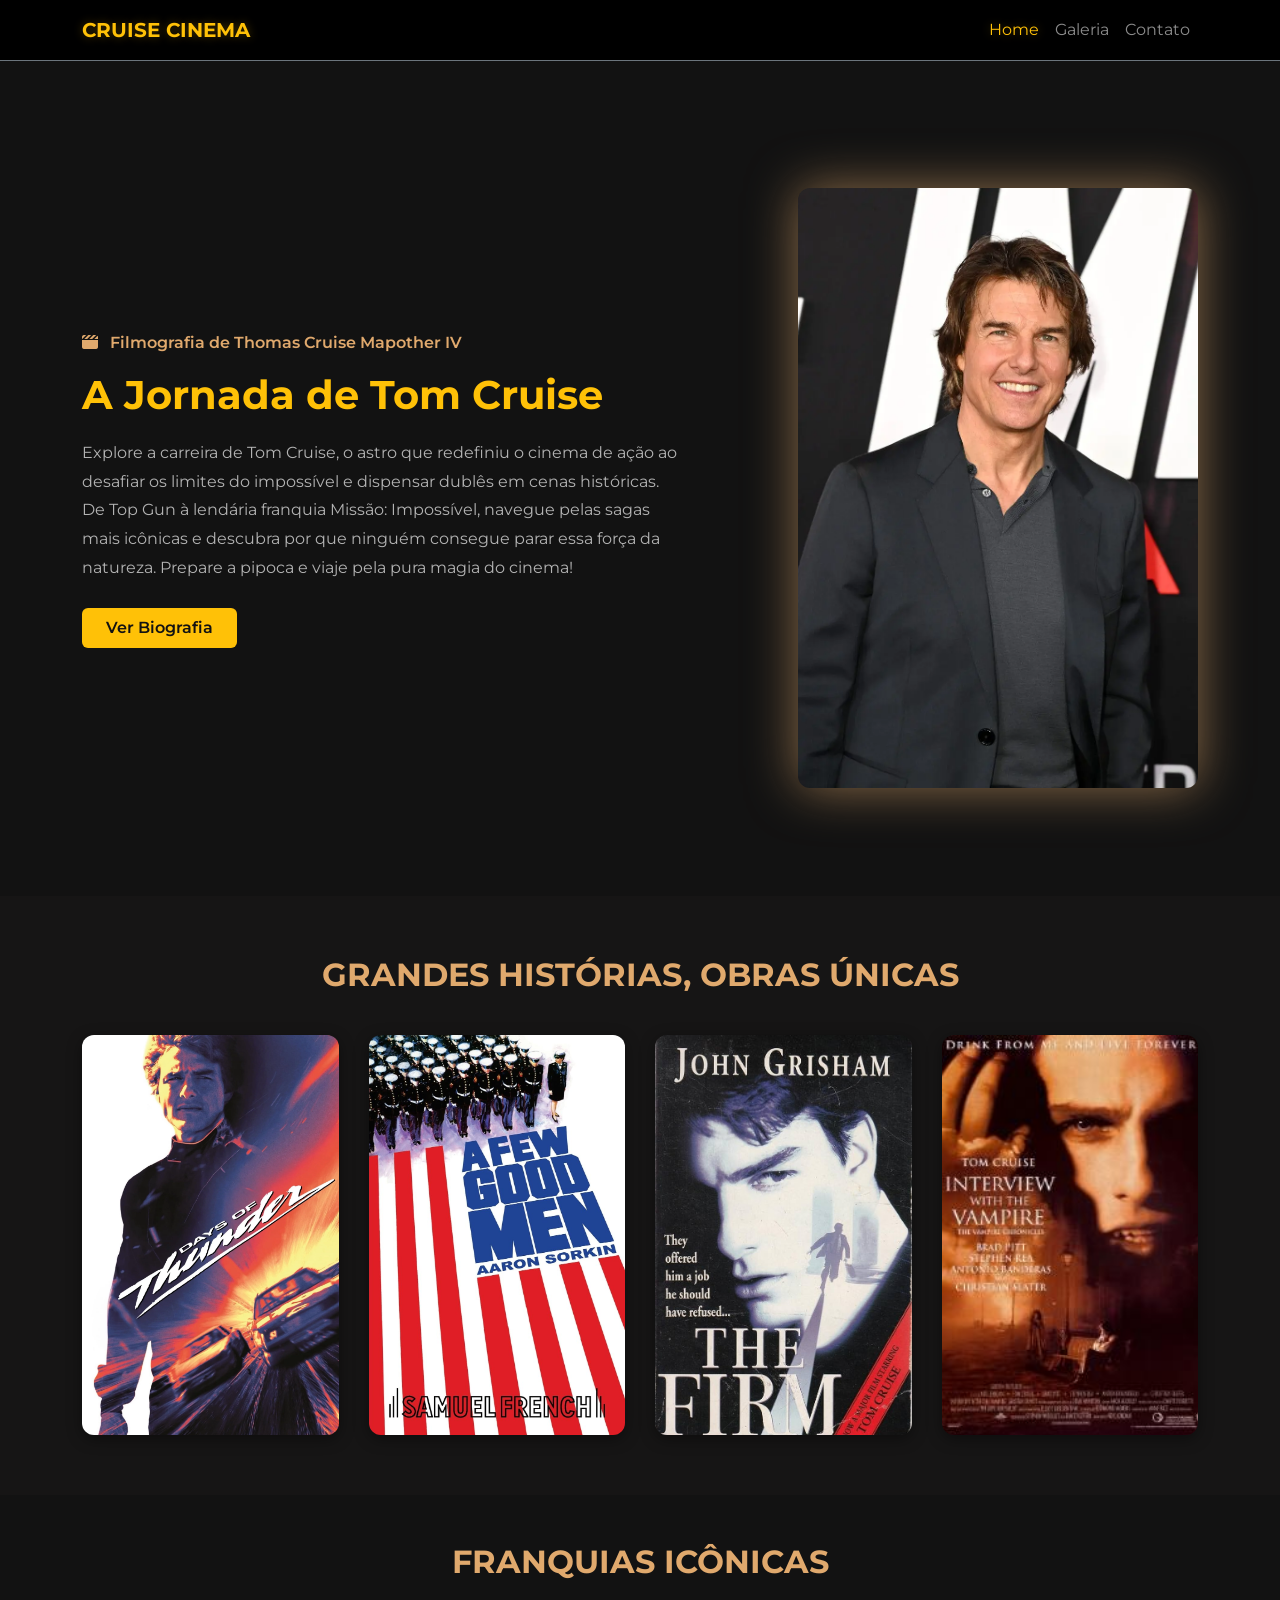
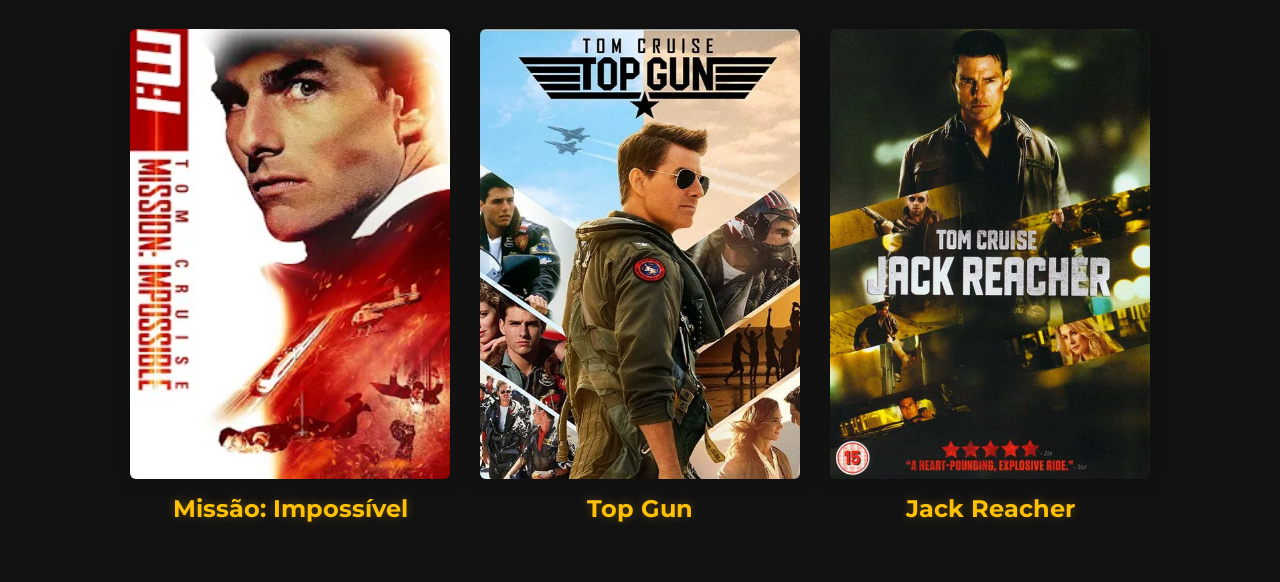
==== index.html @ 8105e222 "Refatorando o CSS para externo, páginas e CSS atualizado" ====
<!--
AF - Avaliação Final - Linguagens de Programação
Tema do Projeto: FILMES
Aluno 1: Andresa Cristina Najarro de Campos - RA: 251538
Aluno 2: Renan Machado de Almeida - RA: 250934
Professor: Abimael de Oliveira
Data de entrega: 07/06
-->
<!DOCTYPE html>
<html lang="pt-br">
<head>
    <meta charset="UTF-8">
    <meta name="viewport" content="width=device-width, initial-scale=1.0">
    <title>Cruise Cinema - Home</title>

    <link href="https://cdn.jsdelivr.net/npm/bootstrap@5.3.2/dist/css/bootstrap.min.css" rel="stylesheet">
    
    <link href="https://cdnjs.cloudflare.com/ajax/libs/font-awesome/6.4.2/css/all.min.css" rel="stylesheet">

    <link rel="preconnect" href="https://fonts.googleapis.com">
    <link rel="preconnect" href="https://fonts.gstatic.com" crossorigin>
    <link href="https://fonts.googleapis.com/css2?family=Montserrat:ital,wght@0,100..900;1,100..900&family=Playfair:ital,opsz,wght@0,5..1200,300..900;1,5..1200,300..900&display=swap" rel="stylesheet">

    <link rel="stylesheet" href="./css/style.css">
</head>
<body>

    <nav class="navbar navbar-expand-lg navbar-dark bg-black fixed-top border-bottom border-secondary">
        <div class="container">
            <a class="navbar-brand text-gold fw-bold" href="index.html">CRUISE CINEMA</a>

            <button class="navbar-toggler" type="button" data-bs-toggle="collapse" data-bs-target="#menuPrincipal" aria-controls="menuPrincipal" aria-expanded="false" aria-label="Toggle navigation">
                <span class="navbar-toggler-icon"></span>
            </button>

            <div class="collapse navbar-collapse" id="menuPrincipal">
                <ul class="navbar-nav ms-auto">
                    <li class="nav-item">
                        <a class="nav-link active text-gold" href="index.html">Home</a>
                    </li>
                    <li class="nav-item">
                        <a class="nav-link" href="galeria.html">Galeria</a>
                    </li>
                    <li class="nav-item">
                        <a class="nav-link" href="contato.html">Contato</a>
                    </li>
                </ul>
            </div>
        </div>
    </nav>

    <main>
        <section class="hero py-5 text-white">
            <div class="container">
                <div class="hero-conteudo"> 
                    <div class="hero-text-block animado">
                        <div class="hero-subtitle">
                            <i class="fa-solid fa-clapperboard"></i>
                            Filmografia de Thomas Cruise Mapother IV
                        </div>
                        
                        <h1 class="hero-title"><span>A Jornada de Tom Cruise</span></h1>
                        
                        <p class="hero-text">
                            Explore a carreira de Tom Cruise, o astro que redefiniu o cinema de ação ao desafiar os limites do impossível e dispensar dublês em cenas históricas. De Top Gun à lendária franquia Missão: Impossível, navegue pelas sagas mais icônicas e descubra por que ninguém consegue parar essa força da natureza. Prepare a pipoca e viaje pela pura magia do cinema!
                        </p>
                        
                        <div class="hero-buttons">
                            <a href="biografia.html" class="btn btn-gold px-4 py-2">Ver Biografia</a>
                        </div>
                    </div>

                    <img src="./img/banner-home.jpg.webp" alt="Tom Cruise Banner" class="hero-img animado">
                </div>
            </div>
        </section>

        <section class="Filmes" id="Filmes">
            <div class="container">
                <div class="section-header">
                    <h2 class="section-title">GRANDES HISTÓRIAS, OBRAS ÚNICAS</h2>
                </div>

                <div class="filmes-grid">
                    <div class="filmes-card">
                        <button class="filme-btn-trigger" type="button" data-bs-toggle="collapse" data-bs-target="#resumoFilme1" aria-expanded="false" aria-controls="resumoFilme1">
                            <img src="./img/galeria-01.webp" alt="Days of Thunder" class="filmes-capa">
                        </button>
                        <div class="collapse" id="resumoFilme1">
                            <div class="filmes-resumo-box">
                                <h5 class="filmes-resumo-titulo">Days of Thunder (1990)</h5>
                                <p class="filmes-resumo-texto">Um jovem e talentoso piloto de testes entra para o circuito da NASCAR, enfrentando rivalidades intensas, um grave acidente e seus próprios medos para alcançar a vitória nas pistas.</p>
                            </div>
                        </div>
                    </div>

                    <div class="filmes-card">
                        <button class="filme-btn-trigger" type="button" data-bs-toggle="collapse" data-bs-target="#resumoFilme2" aria-expanded="false" aria-controls="resumoFilme2">
                            <img src="./img/galeria-02.jpg" alt="A Few Good Men" class="filmes-capa">
                        </button>
                        <div class="collapse" id="resumoFilme2">
                            <div class="filmes-resumo-box">
                                <h5 class="filmes-resumo-titulo">A Few Good Men (1992)</h5>
                                <p class="filmes-resumo-texto">Um jovem advogado da Marinha assume a defesa de dois fuzileiros acusados de assassinato. Ao descobrir o "Código Vermelho", ele desafia um poderoso coronel num duelo histórico pela verdade.</p>
                            </div>
                        </div>
                    </div>

                    <div class="filmes-card">
                        <button class="filme-btn-trigger" type="button" data-bs-toggle="collapse" data-bs-target="#resumoFilme3" aria-expanded="false" aria-controls="resumoFilme3">
                            <img src="./img/galeria-03.jpg" alt="The Firm" class="filmes-capa">
                        </button>
                        <div class="collapse" id="resumoFilme3">
                            <div class="filmes-resumo-box">
                                <h5 class="filmes-resumo-titulo">The Firm (1993)</h5>
                                <p class="filmes-resumo-texto">Um brilhante advogado recém-formado aceita um emprego irrecusável em uma prestigiada firma de advocacia. Tudo muda quando ele descobre que o local esconde um esquema mortal da máfia.</p>
                            </div>
                        </div>
                    </div>

                    <div class="filmes-card">
                        <button class="filme-btn-trigger" type="button" data-bs-toggle="collapse" data-bs-target="#resumoFilme4" aria-expanded="false" aria-controls="resumoFilme4">
                            <img src="./img/galeria--04.jpg" alt="Interview with the Vampire" class="filmes-capa">
                        </button>
                        <div class="collapse" id="resumoFilme4">
                            <div class="filmes-resumo-box">
                                <h5 class="filmes-resumo-titulo">Interview with the Vampire (1994)</h5>
                                <p class="filmes-resumo-texto">O carismático e perigoso vampiro Lestat transforma um jovem proprietário de terras em uma criatura da noite. Através dos séculos, eles vivem uma jornada sombria de imortalidade.</p>
                            </div>
                        </div>
                    </div>
                </div> 
            </div>
        </section>

        <section class="Sagas" id="Sagas">
            <div class="container mt-5">
                <div class="text-center mb-5">
                    <h2 class="section-title">FRANQUIAS ICÔNICAS</h2>
                </div> 

                <div class="galeria-sagas"> 
                    <div class="saga-card">
                        <div class="card bg-transparent border-0 text-center">
                            <img src="./img/Galeria - 12.webp" alt="Missão Impossível" class="rounded shadow" data-bs-toggle="collapse" data-bs-target="#filmesSagaMI" style="cursor: pointer;" onclick="rolarParaSaga('filmesSagaMI')">
                            <h4 class="mt-3 fw-bold text-gold">Missão: Impossível</h4>
                        </div>
                    </div>

                    <div class="saga-card">
                        <div class="card bg-transparent border-0 text-center">
                            <img src="./img/top-gun.jpg" alt="Top Gun" class="rounded shadow" data-bs-toggle="collapse" data-bs-target="#filmesSagaTopGun" style="cursor: pointer;" onclick="rolarParaSaga('filmesSagaTopGun')">
                            <h4 class="mt-3 fw-bold text-gold">Top Gun</h4>
                        </div>
                    </div>

                    <div class="saga-card">
                        <div class="card bg-transparent border-0 text-center">
                            <img src="./img/Jack Reacher.webp" alt="Jack Reacher" class="rounded shadow" data-bs-toggle="collapse" data-bs-target="#filmesSagaJackReacher" style="cursor: pointer;" onclick="rolarParaSaga('filmesSagaJackReacher')">
                            <h4 class="mt-3 fw-bold text-gold">Jack Reacher</h4>
                        </div>
                    </div>
                </div>

                <div class="collapse" id="filmesSagaMI">
                    <h3 class="text-center mb-4 text-white-50">Franquia - Missão: Impossível</h3>
                    <div class="filmes-revelados">
                        <div class="mini-filme-card"><img src="./img/Galeria - MI 1.jpg" alt="MI 1" class="shadow"><p>Mission: Impossible (1996)</p></div>
                        <div class="mini-filme-card"><img src="./img/Galeria - MI 2.jpg" alt="MI 2" class="shadow"><p>Mission: Impossible 2 (2000)</p></div>
                        <div class="mini-filme-card"><img src="./img/Galeria- MI 3.jpg" alt="MI 3" class="shadow"><p>Mission: Impossible 3 (2006)</p></div>
                        <div class="mini-filme-card"><img src="./img/Galeria - MI 4.jpg" alt="MI 4" class="shadow"><p>M:I Ghost Protocol (2011)</p></div>
                    </div>
                </div>

                <div class="collapse" id="filmesSagaTopGun">
                    <h3 class="text-center mb-4 text-white-50">Franquia - Top Gun</h3>
                    <div class="filmes-revelados">
                        <div class="mini-filme-card"><img src="./img/Galeria - Top Gun 1.webp" alt="Top Gun" class="
---- css/style.css ----
/*
AF - Avaliação Final - Linguagens de Programação
Tema do Projeto: FILMES (Tom Cruise)
Aluno 1: Andresa Cristina Najarro de Campos - RA: 251538
Aluno 2: Nome completo - RA: XXXXX
Professor: Abimael de Oliveira
Data de entrega: 07/06
*/

/* =========================================
   1. VARIÁVEIS GLOBAIS
   ========================================= */
:root {
    --bg-dark: #121212;
    --bg-card: #1e1e1e;
    --bg-section: #161515;
    --text-light: #ffffff;
    --text-muted: #b3b3b3;
    --gold-accent: #e0a96d;
    --gold-bright: #ffc107;
    --gold-hover: #ffcd39;
    --border-color: #2d2d2d;
}

/* =========================================
   2. RESET E CONFIGURAÇÕES BASE
   ========================================= */
* {
    margin: 0;
    padding: 0;
    box-sizing: border-box;
}

body {
    font-family: 'Montserrat', 'Segoe UI', Tahoma, sans-serif;
    background-color: var(--bg-dark);
    color: var(--text-light);
    line-height: 1.7;
    padding-top: 80px; /* Evita que o menu fixo do Bootstrap cubra o conteúdo */
    overflow-x: hidden;
    transition: background-color 0.3s ease, color 0.3s ease;
}

img {
    max-width: 100%;
    display: block;
}

/* =========================================
   3. TIPOGRAFIA E UTILITÁRIOS
   ========================================= */
.text-gold {
    color: var(--gold-bright) !important;
    text-shadow: 0px 0px 10px rgba(255, 193, 7, 0.3);
}

.titulo-gradiente {
    background: var(--gold-accent);
    -webkit-background-clip: text;
    -webkit-text-fill-color: transparent;
    font-weight: bold;
}

.text-muted {
    color: var(--text-muted) !important;
}

/* =========================================
   4. HOME - HERO SECTION E BANNER
   ========================================= */
.hero-conteudo {
    display: flex;
    align-items: center;
    justify-content: space-between;
    gap: 40px;
    padding: 60px 0;
}

.hero-text-block {
    flex: 1;
    max-width: 600px;
}

.hero-subtitle {
    color: var(--gold-accent);
    display: flex;
    align-items: center;
    gap: 12px;
    margin-bottom: 15px;
    font-weight: 600;
}

.hero-title {
    font-size: 2.5rem;
    color: var(--gold-bright);
    font-weight: bold;
    margin-bottom: 20px;
}

.hero-text {
    color: var(--text-muted);
    line-height: 1.8;
    margin-bottom: 25px;
}

.hero-img {
    max-width: 400px;
    width: 100%;
    height: auto;
    border-radius: 12px;
    filter: drop-shadow(0px 0px 25px rgba(224, 169, 109, 0.6)); 
    transition: filter 0.3s ease;
}

.hero-img:hover {
    filter: drop-shadow(0px 0px 35px rgba(224, 169, 109, 0.9));
}

/* =========================================
   5. GALERIA DE FILMES (GRID E CARDS)
   ========================================= */
.Filmes {
    background-color: var(--bg-section);
    padding: 60px 0;
}

.section-title {
    color: var(--gold-accent);
    font-weight: bold;
    text-align: center;
    margin-bottom: 40px;
}

.filmes-grid {
    display: flex !important; 
    flex-wrap: wrap;
    gap: 30px;
    justify-content: center;
    margin-top: 40px;
}

.filmes-card {
    flex: 1;
    min-width: 250px;
    max-width: 320px;
    display: flex;
    flex-direction: column;
}

.filme-btn-trigger {
    background: none;
    border: none;
    padding: 0;
    cursor: pointer;
    width: 100%;
}

.filmes-capa {
    width: 100%;
    height: 400px;
    object-fit: cover;
    border-radius: 12px;
    box-shadow: 0 4px 15px rgba(0, 0, 0, 0.4);
    transition: transform 0.3s ease, filter 0.3s ease;
}

.filmes-capa:hover {
    transform: scale(1.03);
    filter: brightness(1.1);
}

.filmes-resumo-box {
    background-color: var(--bg-card);
    border-radius: 8px;
    padding: 15px;
    margin-top: 15px;
    text-align: left;
    border: 1px solid var(--border-color);
}

.filmes-resumo-titulo {
    color: var(--gold-accent);
    font-weight: bold;
    font-size: 1.1rem;
    margin-bottom: 8px;
}

.filmes-resumo-texto {
    color: var(--text-muted);
    font-size: 0.9rem;
    line-height: 1.5;
}

/* =========================================
   6. GALERIA DE SAGAS (FRANQUIAS)
   ========================================= */
.galeria-sagas {
    display: flex !important;
    flex-direction: row !important;
    flex-wrap: wrap !important;
    justify-content: center !important;
    gap: 30px !important;
    width: 100% !important;
    max-width: 1400px;
    margin: 0 auto 50px auto !important;
}

.saga-card {
    width: 320px !important; 
    flex: 0 0 auto !important;
}

.saga-card img {
    width: 100% !important;
    height: 450px !important;
    object-fit: cover !important;
    transition: transform 0.2s ease;
    border-radius: 8px;
}

.saga-card img:hover {
    transform: scale(1.03);
    filter: brightness(1.1);
}

.filmes-revelados {
    display: flex !important;
    flex-direction: row !important;
    flex-wrap: wrap !important;
    justify-content: center !important;
    gap: 20px !important;
    width: 100% !important;
    background-color: #1c1b1b;
    padding: 30px 20px;
    border-radius: 12px;
    margin-top: 20px;
    margin-bottom: 60px;
    border: 1px solid var(--border-color);
}

.mini-filme-card {
    width: 200px !important; 
    flex: 0 0 auto !important;
    text-align: center;
}

.mini-filme-card img {
    width: 100% !important;
    height: 280px !important;
    object-fit: cover !important;
    border-radius: 6px;
}

.mini-filme-card p {
    margin-top: 8px;
    font-size: 0.9rem;
    color: var(--gold-accent);
    font-weight: bold;
}

/* =========================================
   7. PÁGINA DE CONTATO (FORMULÁRIO E MAPA)
   ========================================= */
.card-dark {
    background-color: var(--bg-card);
    border: 1px solid var(--border-color);
    border-radius: 12px;
    box-shadow: 0 8px 24px rgba(0,0,0,0.5);
}

.form-control, .form-select {
    background-color: #2a2a2a;
    border: 1px solid #444;
    color: #fff;
}

.form-control:focus, .form-select:focus {
    background-color: #333;
    border-color: var(--gold-bright);
    color: #fff;
    box-shadow: 0 0 0 0.25rem rgba(255, 193, 7, 0.25);
}

.form-control::placeholder {
    color: #777;
}

.form-label {
    color: var(--text-light); 
    font-weight: 500;
}

.btn-gold {
    background-color: var(--gold-bright);
    color: #121212;
    font-weight: 600;
    border: none;
    transition: all 0.3s ease;
}

.btn-gold:hover {
    background-color: var(--gold-hover);
    color: #121212;
    box-shadow: 0 0 15px rgba(255, 193, 7, 0.4);
}

.map-container {
    border: 1px solid var(--border-color);
    border-radius: 12px;
    overflow: hidden;
    box-shadow: 0 8px 24px rgba(0,0,0,0.5);
}

.social-icons a {
    font-size: 1.6rem;
    color: var(--text-light); 
    transition: transform 0.3s, color 0.3s;
    display: inline-block;
}

.social-icons a:hover {
    color: var(--gold-bright);
    transform: translateY(-3px);
}

.modal-content-dark {
    background-color: var(--bg-card);
    border: 2px solid var(--gold-bright);
    color: #fff;
    border-radius: 15px;
}

/* =========================================
   8. COMPONENTES JAVASCRIPT & RODAPÉ
   ========================================= */
.rodape {
    background-color: #000000;
    color: #e1e1e6;
    padding: 40px 15px;
    border-top: 2px solid var(--border-color);
}

.btn-topo {
    position: fixed;
    right: 25px;
    bottom: 25px;
    display: none; /* Controlado via JS */
    z-index: 999;
    width: 45px;
    height: 45px;
    border-radius: 50%;
    border: none;
    background: var(--gold-accent);
    color: rgb(255, 253, 253);
    font-size: 20px;
    font-weight: bold;
    cursor: pointer;
    box-shadow: 0 4px 10px rgba(0,0,0,0.3);
    transition: transform 0.2s ease, background 0.2s ease;
}

.btn-topo:hover {
    background: var(--gold-bright);
    transform: scale(1.1);
}

.btn-topo.mostrar {
    display: block;
}

/* =========================================
   9. ANIMAÇÕES
   ========================================= */
@keyframes aparecer {
    from { opacity: 0; transform: translateY(30px); }
    to { opacity: 1; transform: translateY(0); }
}

.animado {
    animation: aparecer 0.8s ease forwards;
}
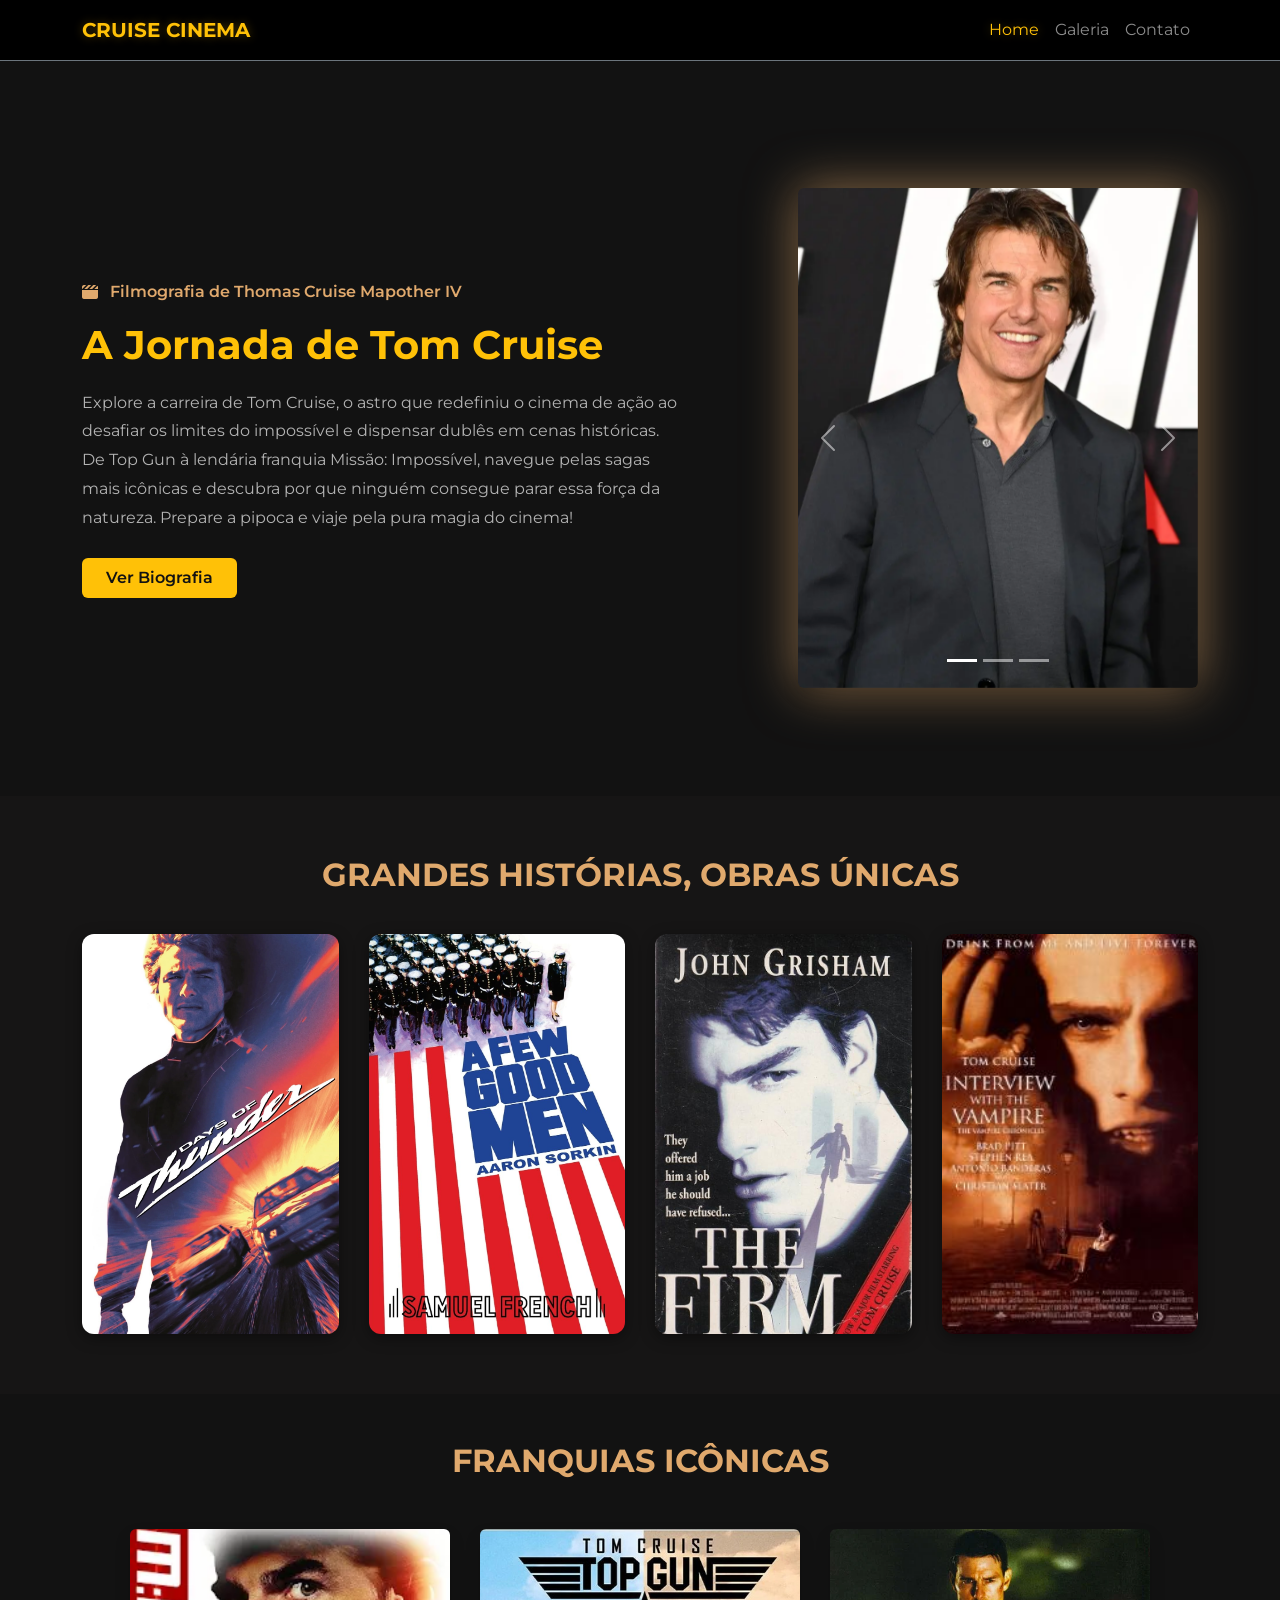
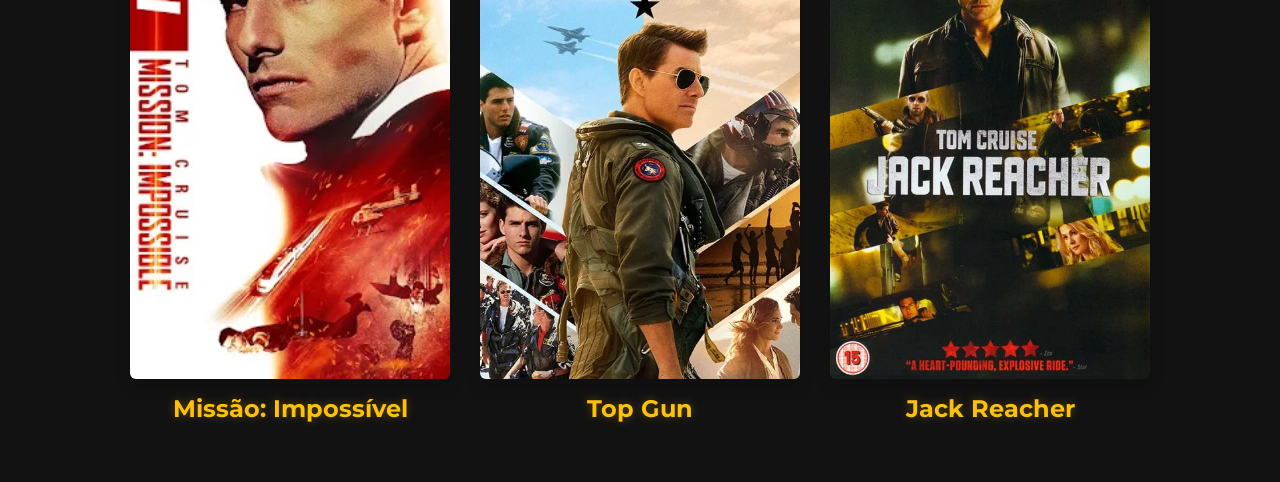
==== commit 2baba248: "adicionando o carousel na home" ====
--- a/index.html
+++ b/index.html
@@ -70,7 +70,34 @@
                         </div>
                     </div>
 
-                    <img src="./img/banner-home.jpg.webp" alt="Tom Cruise Banner" class="hero-img animado">
+<div id="carouselHero" class="carousel slide hero-img animado" data-bs-ride="carousel">
+    <div class="carousel-indicators">
+        <button type="button" data-bs-target="#carouselHero" data-bs-slide-to="0" class="active" aria-current="true" aria-label="Slide 1"></button>
+        <button type="button" data-bs-target="#carouselHero" data-bs-slide-to="1" aria-label="Slide 2"></button>
+        <button type="button" data-bs-target="#carouselHero" data-bs-slide-to="2" aria-label="Slide 3"></button>
+    </div>
+
+    <div class="carousel-inner rounded shadow">
+        <div class="carousel-item active" data-bs-interval="3000">
+            <img src="./img/banner-home.jpg.webp" class="d-block w-100" alt="Tom Cruise em Missão Impossível" style="height: 500px; object-fit: cover;">
+        </div>
+        <div class="carousel-item" data-bs-interval="3000">
+            <img src="./img/top-gun.jpg" class="d-block w-100" alt="Tom Cruise em Top Gun" style="height: 500px; object-fit: cover;">
+        </div>
+        <div class="carousel-item" data-bs-interval="3000">
+            <img src="./img/Jack Reacher.webp" class="d-block w-100" alt="Tom Cruise em Jack Reacher" style="height: 500px; object-fit: cover;">
+        </div>
+    </div>
+
+    <button class="carousel-control-prev" type="button" data-bs-target="#carouselHero" data-bs-slide="prev">
+        <span class="carousel-control-prev-icon" aria-hidden="true"></span>
+        <span class="visually-hidden">Anterior</span>
+    </button>
+    <button class="carousel-control-next" type="button" data-bs-target="#carouselHero" data-bs-slide="next">
+        <span class="carousel-control-next-icon" aria-hidden="true"></span>
+        <span class="visually-hidden">Próximo</span>
+    </button>
+</div>
                 </div>
             </div>
         </section>
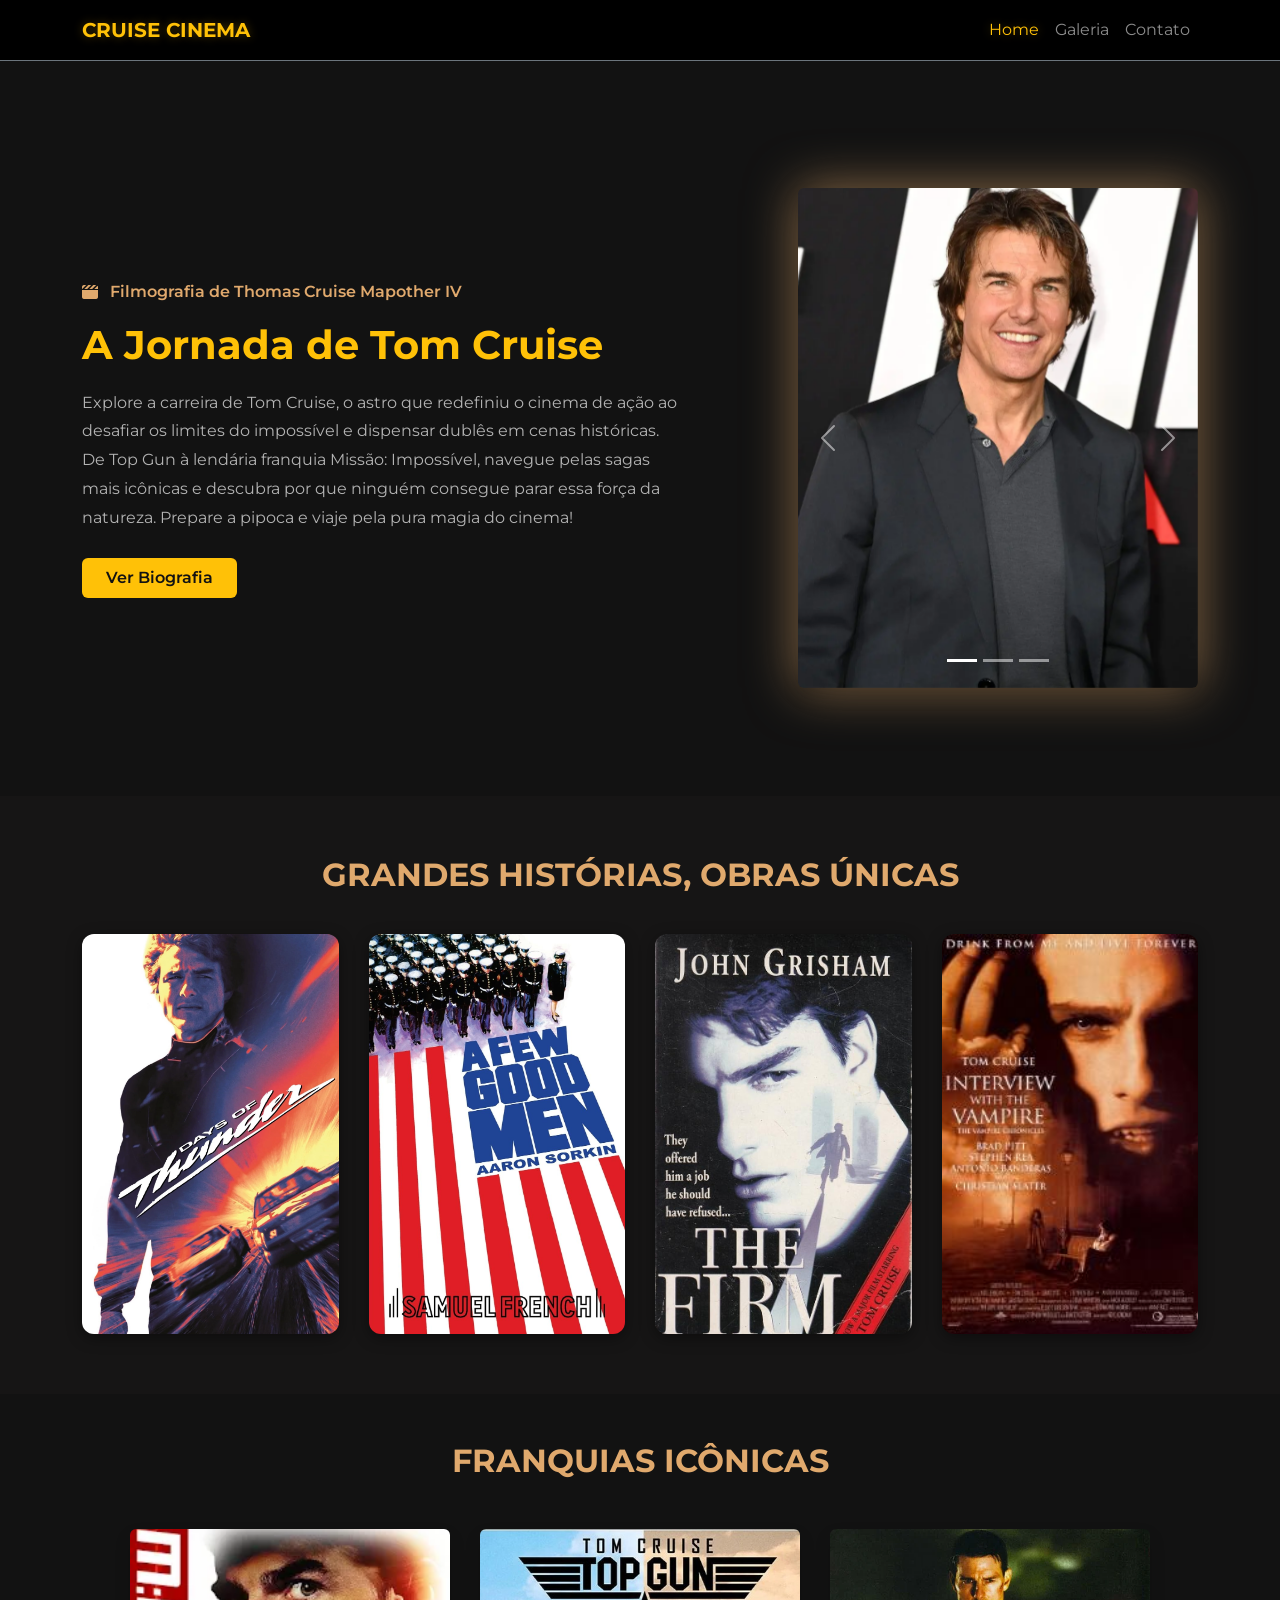
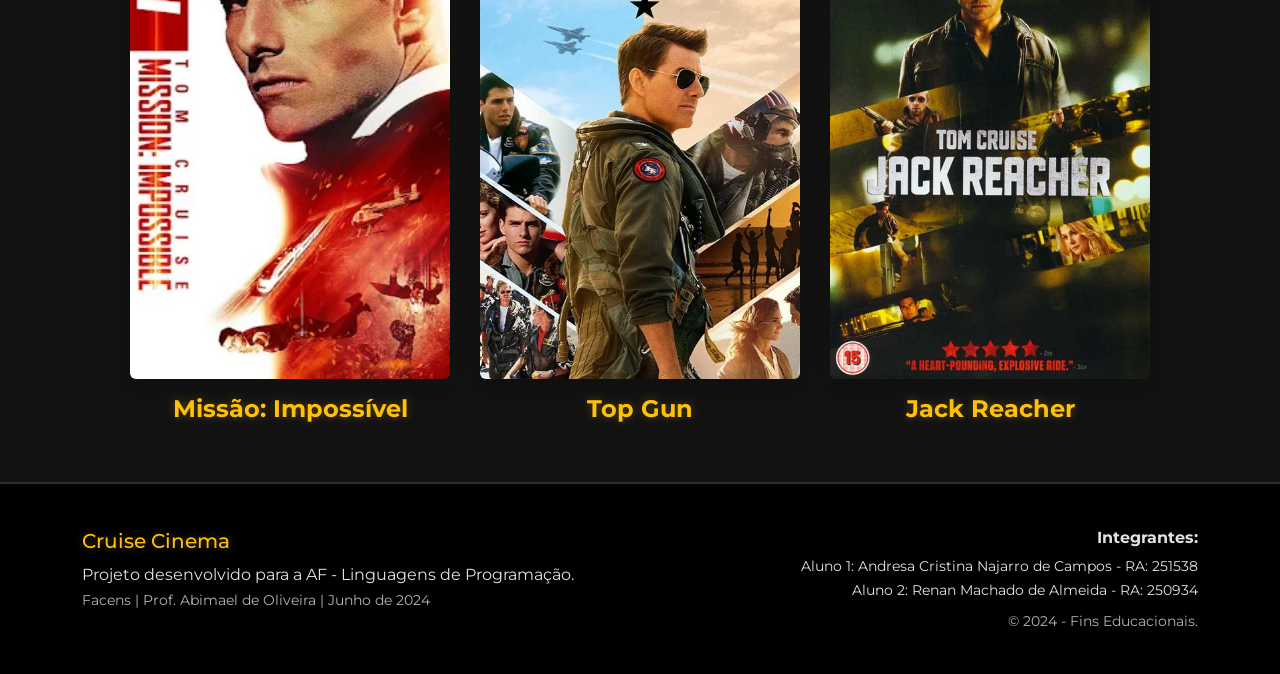
==== commit fb320d26: "corrigindo o carousel e o index.html" ====
--- a/index.html
+++ b/index.html
@@ -1,11 +1,3 @@
-<!--
-AF - Avaliação Final - Linguagens de Programação
-Tema do Projeto: FILMES
-Aluno 1: Andresa Cristina Najarro de Campos - RA: 251538
-Aluno 2: Renan Machado de Almeida - RA: 250934
-Professor: Abimael de Oliveira
-Data de entrega: 07/06
--->
 <!DOCTYPE html>
 <html lang="pt-br">
 <head>
@@ -14,13 +6,10 @@
     <title>Cruise Cinema - Home</title>
 
     <link href="https://cdn.jsdelivr.net/npm/bootstrap@5.3.2/dist/css/bootstrap.min.css" rel="stylesheet">
-    
     <link href="https://cdnjs.cloudflare.com/ajax/libs/font-awesome/6.4.2/css/all.min.css" rel="stylesheet">
-
     <link rel="preconnect" href="https://fonts.googleapis.com">
     <link rel="preconnect" href="https://fonts.gstatic.com" crossorigin>
     <link href="https://fonts.googleapis.com/css2?family=Montserrat:ital,wght@0,100..900;1,100..900&family=Playfair:ital,opsz,wght@0,5..1200,300..900;1,5..1200,300..900&display=swap" rel="stylesheet">
-
     <link rel="stylesheet" href="./css/style.css">
 </head>
 <body>
@@ -28,11 +17,9 @@
     <nav class="navbar navbar-expand-lg navbar-dark bg-black fixed-top border-bottom border-secondary">
         <div class="container">
             <a class="navbar-brand text-gold fw-bold" href="index.html">CRUISE CINEMA</a>
-
             <button class="navbar-toggler" type="button" data-bs-toggle="collapse" data-bs-target="#menuPrincipal" aria-controls="menuPrincipal" aria-expanded="false" aria-label="Toggle navigation">
                 <span class="navbar-toggler-icon"></span>
             </button>
-
             <div class="collapse navbar-collapse" id="menuPrincipal">
                 <ul class="navbar-nav ms-auto">
                     <li class="nav-item">
@@ -58,46 +45,41 @@
                             <i class="fa-solid fa-clapperboard"></i>
                             Filmografia de Thomas Cruise Mapother IV
                         </div>
-                        
                         <h1 class="hero-title"><span>A Jornada de Tom Cruise</span></h1>
-                        
                         <p class="hero-text">
                             Explore a carreira de Tom Cruise, o astro que redefiniu o cinema de ação ao desafiar os limites do impossível e dispensar dublês em cenas históricas. De Top Gun à lendária franquia Missão: Impossível, navegue pelas sagas mais icônicas e descubra por que ninguém consegue parar essa força da natureza. Prepare a pipoca e viaje pela pura magia do cinema!
                         </p>
-                        
                         <div class="hero-buttons">
                             <a href="biografia.html" class="btn btn-gold px-4 py-2">Ver Biografia</a>
                         </div>
                     </div>
 
-<div id="carouselHero" class="carousel slide hero-img animado" data-bs-ride="carousel">
-    <div class="carousel-indicators">
-        <button type="button" data-bs-target="#carouselHero" data-bs-slide-to="0" class="active" aria-current="true" aria-label="Slide 1"></button>
-        <button type="button" data-bs-target="#carouselHero" data-bs-slide-to="1" aria-label="Slide 2"></button>
-        <button type="button" data-bs-target="#carouselHero" data-bs-slide-to="2" aria-label="Slide 3"></button>
-    </div>
-
-    <div class="carousel-inner rounded shadow">
-        <div class="carousel-item active" data-bs-interval="3000">
-            <img src="./img/banner-home.jpg.webp" class="d-block w-100" alt="Tom Cruise em Missão Impossível" style="height: 500px; object-fit: cover;">
-        </div>
-        <div class="carousel-item" data-bs-interval="3000">
-            <img src="./img/top-gun.jpg" class="d-block w-100" alt="Tom Cruise em Top Gun" style="height: 500px; object-fit: cover;">
-        </div>
-        <div class="carousel-item" data-bs-interval="3000">
-            <img src="./img/Jack Reacher.webp" class="d-block w-100" alt="Tom Cruise em Jack Reacher" style="height: 500px; object-fit: cover;">
-        </div>
-    </div>
-
-    <button class="carousel-control-prev" type="button" data-bs-target="#carouselHero" data-bs-slide="prev">
-        <span class="carousel-control-prev-icon" aria-hidden="true"></span>
-        <span class="visually-hidden">Anterior</span>
-    </button>
-    <button class="carousel-control-next" type="button" data-bs-target="#carouselHero" data-bs-slide="next">
-        <span class="carousel-control-next-icon" aria-hidden="true"></span>
-        <span class="visually-hidden">Próximo</span>
-    </button>
-</div>
+                    <div id="carouselHero" class="carousel slide hero-img animado" data-bs-ride="carousel">
+                        <div class="carousel-indicators">
+                            <button type="button" data-bs-target="#carouselHero" data-bs-slide-to="0" class="active" aria-current="true" aria-label="Slide 1"></button>
+                            <button type="button" data-bs-target="#carouselHero" data-bs-slide-to="1" aria-label="Slide 2"></button>
+                            <button type="button" data-bs-target="#carouselHero" data-bs-slide-to="2" aria-label="Slide 3"></button>
+                        </div>
+                        <div class="carousel-inner rounded shadow">
+                            <div class="carousel-item active" data-bs-interval="3000">
+                                <img src="./img/banner-home.jpg.webp" class="d-block w-100" alt="Tom Cruise em Missão Impossível" style="height: 500px; object-fit: cover;">
+                            </div>
+                            <div class="carousel-item" data-bs-interval="3000">
+                                <img src="./img/top-gun.jpg" class="d-block w-100" alt="Tom Cruise em Top Gun" style="height: 500px; object-fit: cover;">
+                            </div>
+                            <div class="carousel-item" data-bs-interval="3000">
+                                <img src="./img/Jack Reacher.webp" class="d-block w-100" alt="Tom Cruise em Jack Reacher" style="height: 500px; object-fit: cover;">
+                            </div>
+                        </div>
+                        <button class="carousel-control-prev" type="button" data-bs-target="#carouselHero" data-bs-slide="prev" style="z-index: 10;">
+                            <span class="carousel-control-prev-icon" aria-hidden="true"></span>
+                            <span class="visually-hidden">Anterior</span>
+                        </button>
+                        <button class="carousel-control-next" type="button" data-bs-target="#carouselHero" data-bs-slide="next" style="z-index: 10;">
+                            <span class="carousel-control-next-icon" aria-hidden="true"></span>
+                            <span class="visually-hidden">Próximo</span>
+                        </button>
+                    </div>
                 </div>
             </div>
         </section>
@@ -107,7 +89,6 @@
                 <div class="section-header">
                     <h2 class="section-title">GRANDES HISTÓRIAS, OBRAS ÚNICAS</h2>
                 </div>
-
                 <div class="filmes-grid">
                     <div class="filmes-card">
                         <button class="filme-btn-trigger" type="button" data-bs-toggle="collapse" data-bs-target="#resumoFilme1" aria-expanded="false" aria-controls="resumoFilme1">
@@ -120,7 +101,6 @@
                             </div>
                         </div>
                     </div>
-
                     <div class="filmes-card">
                         <button class="filme-btn-trigger" type="button" data-bs-toggle="collapse" data-bs-target="#resumoFilme2" aria-expanded="false" aria-controls="resumoFilme2">
                             <img src="./img/galeria-02.jpg" alt="A Few Good Men" class="filmes-capa">
@@ -132,7 +112,6 @@
                             </div>
                         </div>
                     </div>
-
                     <div class="filmes-card">
                         <button class="filme-btn-trigger" type="button" data-bs-toggle="collapse" data-bs-target="#resumoFilme3" aria-expanded="false" aria-controls="resumoFilme3">
                             <img src="./img/galeria-03.jpg" alt="The Firm" class="filmes-capa">
@@ -144,7 +123,6 @@
                             </div>
                         </div>
                     </div>
-
                     <div class="filmes-card">
                         <button class="filme-btn-trigger" type="button" data-bs-toggle="collapse" data-bs-target="#resumoFilme4" aria-expanded="false" aria-controls="resumoFilme4">
                             <img src="./img/galeria--04.jpg" alt="Interview with the Vampire" class="filmes-capa">
@@ -165,7 +143,6 @@
                 <div class="text-center mb-5">
                     <h2 class="section-title">FRANQUIAS ICÔNICAS</h2>
                 </div> 
-
                 <div class="galeria-sagas"> 
                     <div class="saga-card">
                         <div class="card bg-transparent border-0 text-center">
@@ -173,14 +150,12 @@
                             <h4 class="mt-3 fw-bold text-gold">Missão: Impossível</h4>
                         </div>
                     </div>
-
                     <div class="saga-card">
                         <div class="card bg-transparent border-0 text-center">
                             <img src="./img/top-gun.jpg" alt="Top Gun" class="rounded shadow" data-bs-toggle="collapse" data-bs-target="#filmesSagaTopGun" style="cursor: pointer;" onclick="rolarParaSaga('filmesSagaTopGun')">
                             <h4 class="mt-3 fw-bold text-gold">Top Gun</h4>
                         </div>
                     </div>
-
                     <div class="saga-card">
                         <div class="card bg-transparent border-0 text-center">
                             <img src="./img/Jack Reacher.webp" alt="Jack Reacher" class="rounded shadow" data-bs-toggle="collapse" data-bs-target="#filmesSagaJackReacher" style="cursor: pointer;" onclick="rolarParaSaga('filmesSagaJackReacher')">
@@ -202,4 +177,43 @@
                 <div class="collapse" id="filmesSagaTopGun">
                     <h3 class="text-center mb-4 text-white-50">Franquia - Top Gun</h3>
                     <div class="filmes-revelados">
-                        <div class="mini-filme-card"><img src="./img/Galeria - Top Gun 1.webp" alt="Top Gun" class="+                        <div class="mini-filme-card"><img src="./img/Galeria - Top Gun 1.webp" alt="Top Gun" class="shadow"><p>Top Gun (1986)</p></div>
+                        <div class="mini-filme-card"><img src="./img/Galeria - Top Gun 2.png" alt="Top Gun Maverick" class="shadow"><p>Top Gun: Maverick (2022)</p></div>
+                    </div>
+                </div>
+
+                <div class="collapse" id="filmesSagaJackReacher">
+                    <h3 class="text-center mb-4 text-white-50">Franquia - Jack Reacher</h3>
+                    <div class="filmes-revelados">
+                        <div class="mini-filme-card"><img src="./img/galeria - jack reacher 1.jpg" alt="Jack Reacher" class="shadow"><p>Jack Reacher (2012)</p></div>
+                        <div class="mini-filme-card"><img src="./img/galeria - jack reacher 2.jpg" alt="Jack Reacher 2" class="shadow"><p>Jack Reacher: Never Go Back (2016)</p></div>
+                    </div>
+                </div>
+            </div>
+        </section>
+    </main>
+
+    <footer class="rodape">
+        <div class="container">
+            <div class="row align-items-center">
+                <div class="col-md-6 text-md-start text-center">
+                    <h5 class="text-gold">Cruise Cinema</h5>
+                    <p class="mb-0">Projeto desenvolvido para a AF - Linguagens de Programação.</p>
+                    <p class="small text-muted">Facens | Prof. Abimael de Oliveira | Junho de 2024</p>
+                </div>
+                <div class="col-md-6 text-md-end text-center mt-3 mt-md-0">
+                    <p class="mb-1"><strong>Integrantes:</strong></p>
+                    <p class="mb-0 small">Aluno 1: Andresa Cristina Najarro de Campos - RA: 251538</p>
+                    <p class="mb-0 small">Aluno 2: Renan Machado de Almeida - RA: 250934</p>
+                    <p class="mt-2 small text-muted mb-0">© 2024 - Fins Educacionais.</p>
+                </div>
+            </div>
+        </div>
+    </footer>
+
+    <button id="btnTopo" class="btn-topo" title="Voltar ao topo">↑</button>
+
+    <script src="https://cdn.jsdelivr.net/npm/bootstrap@5.3.2/dist/js/bootstrap.bundle.min.js"></script>
+    <script src="./js/script.js"></script>
+</body>
+</html>
